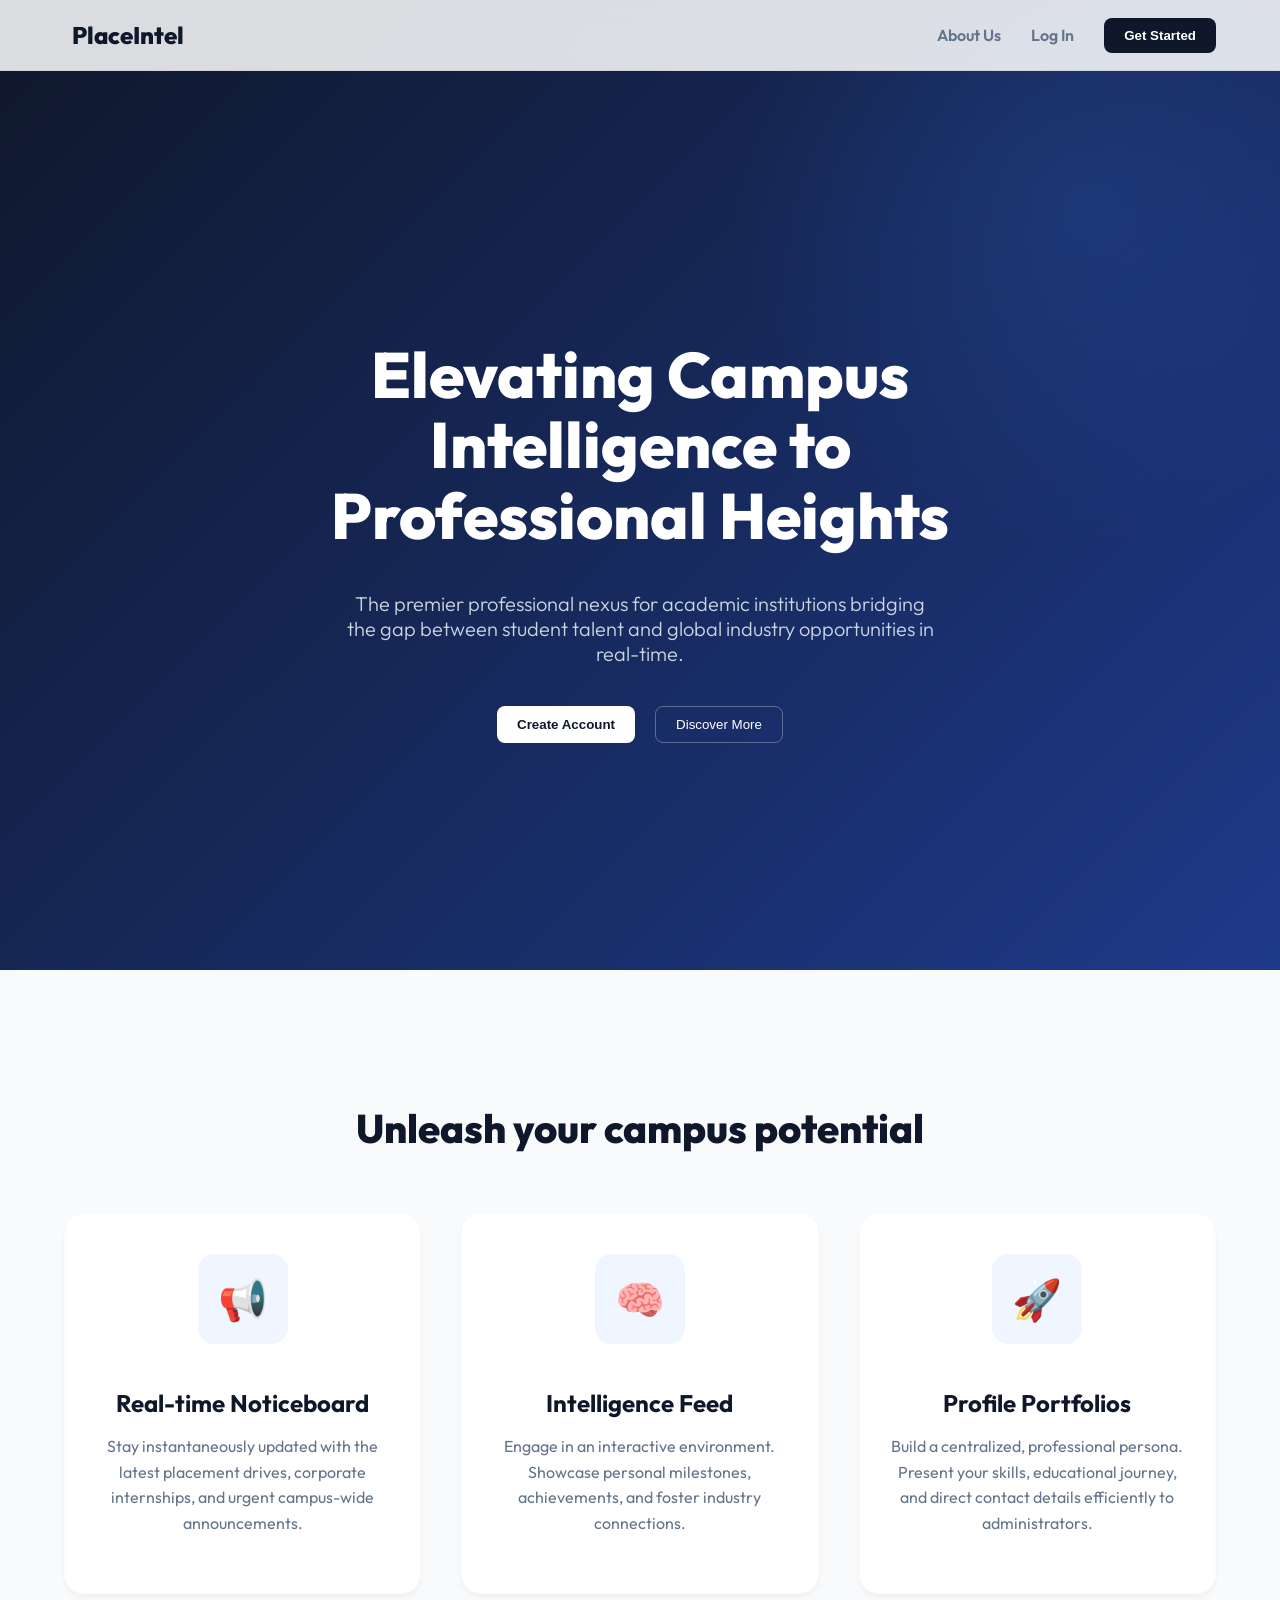
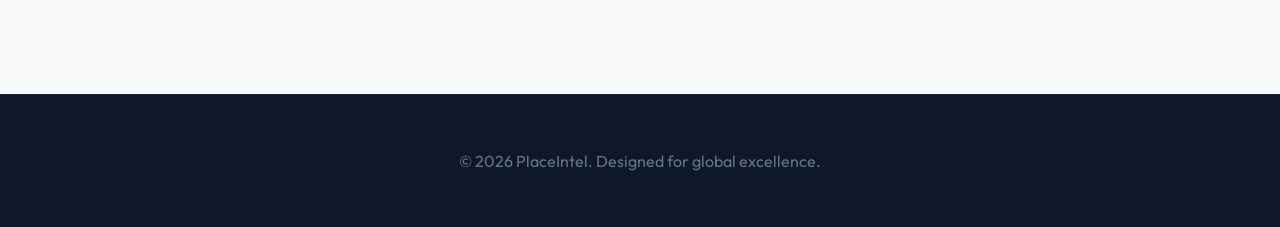
==== src/index.html @ 510187bf "(chore):backend push" ====
<!DOCTYPE html>
<html lang="en">

<head>
    <meta charset="UTF-8" />
    <meta name="viewport" content="width=device-width, initial-scale=1.0" />
    <title>PlaceIntel | The Professional Nexus</title>
    <link rel="stylesheet" href="assets/css/styles.css" />
</head>

<body>

    <!-- Glassmorphic Navbar -->
    <nav class="navbar">
        <a href="index.html" class="nav-logo">
            <span style="color: var(--cobalt);"></span> PlaceIntel
        </a>
        <div class="nav-links">
            <a href="pages/about.html" class="nav-link">About Us</a>
            <a href="pages/login.html" class="nav-link">Log In</a>
            <button class="btn-primary" onclick="window.location.href='pages/signup.html'">Get Started</button>
        </div>
    </nav>

    <!-- Dynamic Hero Section -->
    <main class="hero">
        <h1 style="max-width: 800px;">Elevating Campus Intelligence to Professional Heights</h1>
        <p>The premier professional nexus for academic institutions bridging the gap between student talent and global
            industry opportunities in real-time.</p>
        <div class="hero-btns">
            <button class="btn-primary" style="background: white; color: var(--navy);"
                onclick="window.location.href='pages/signup.html'">Create Account</button>
            <button class="btn-secondary"
                style="background: transparent; border: 1px solid rgba(255,255,255,0.3); color: white;"
                onclick="window.location.href='pages/about.html'">Discover More</button>
        </div>
    </main>

    <!-- Features Section -->
    <section class="features-section">
        <h2>Unleash your campus potential</h2>
        <div class="features-grid">

            <div class="feature-card">
                <div class="feature-icon">📢</div>
                <h3>Real-time Noticeboard</h3>
                <p>Stay instantaneously updated with the latest placement drives, corporate internships, and urgent
                    campus-wide announcements.</p>
            </div>

            <div class="feature-card">
                <div class="feature-icon">🧠</div>
                <h3>Intelligence Feed</h3>
                <p>Engage in an interactive environment. Showcase personal milestones, achievements, and foster industry
                    connections.</p>
            </div>

            <div class="feature-card">
                <div class="feature-icon">🚀</div>
                <h3>Profile Portfolios</h3>
                <p>Build a centralized, professional persona. Present your skills, educational journey, and direct
                    contact details efficiently to administrators.</p>
            </div>

        </div>
    </section>

    <!-- Sleek Footer -->
    <footer>
        <p>&copy; 2026 PlaceIntel. Designed for global excellence.</p>
    </footer>

    <script src="assets/js/app.js"></script>
    <script>
        // Directly shuttle users to dashboard if logged securely already.
        if (currentUser) {
            window.location.href = 'pages/dashboard.html';
        }
    </script>
</body>

</html>
---- src/assets/css/styles.css ----
@import url('https://fonts.googleapis.com/css2?family=Outfit:wght@300;400;600;800&display=swap');

:root {
    --navy: #0f172a;
    --cobalt: #3b82f6;
    --bg: #f8fafc;
    --white: #ffffff;
    --text: #1e293b;
    --muted: #64748b;
    --danger: #ef4444;
}

body {
    margin: 0;
    font-family: "Outfit", sans-serif;
    background: var(--bg);
    color: var(--text);
}

button {
    cursor: pointer;
    border: none;
    transition: 0.2s;
    border-radius: 8px;
}

.hidden {
    display: none !important;
}

/* Landing Page Enhancements */
.navbar {
    position: fixed;
    top: 0; left: 0; right: 0;
    height: 70px;
    display: flex;
    justify-content: space-between;
    align-items: center;
    padding: 0 5%;
    background: rgba(255, 255, 255, 0.85);
    backdrop-filter: blur(12px);
    z-index: 100;
    border-bottom: 1px solid rgba(0,0,0,0.05);
}

.nav-logo {
    font-size: 24px;
    font-weight: 800;
    color: var(--navy);
    text-decoration: none;
    display: flex;
    align-items: center;
    gap: 8px;
}

.nav-links {
    display: flex;
    gap: 30px;
    align-items: center;
}

.nav-link {
    text-decoration: none;
    color: var(--muted);
    font-weight: 600;
    transition: color 0.2s;
}

.nav-link:hover {
    color: var(--cobalt);
}

.hero {
    height: 100vh;
    display: flex;
    flex-direction: column;
    align-items: center;
    justify-content: center;
    background: linear-gradient(135deg, var(--navy) 0%, #1e3a8a 100%);
    color: white;
    text-align: center;
    position: relative;
    overflow: hidden;
    padding-top: 70px; /* Offset for navbar */
}

.hero::after {
    content: '';
    position: absolute;
    width: 700px;
    height: 700px;
    background: radial-gradient(circle, var(--cobalt) 0%, transparent 70%);
    opacity: 0.15;
    top: -150px;
    right: -150px;
    border-radius: 50%;
}

.hero h1 {
    font-size: 64px;
    font-weight: 800;
    margin-bottom: 20px;
    line-height: 1.1;
    z-index: 1;
}

.hero p {
    font-size: 20px;
    font-weight: 300;
    color: #cbd5e1;
    max-width: 600px;
    margin-bottom: 40px;
    z-index: 1;
}

.hero-btns {
    display: flex;
    gap: 20px;
    z-index: 1;
}

.features-section {
    padding: 100px 5%;
    background: var(--bg);
    text-align: center;
}

.features-section h2 {
    font-size: 40px;
    font-weight: 800;
    color: var(--navy);
    margin-bottom: 60px;
}

.features-grid {
    display: grid;
    grid-template-columns: repeat(auto-fit, minmax(300px, 1fr));
    gap: 40px;
    max-width: 1200px;
    margin: 0 auto;
}

.feature-card {
    background: white;
    padding: 40px 30px;
    border-radius: 20px;
    box-shadow: 0 4px 6px -1px rgba(0,0,0,0.05);
    transition: all 0.3s ease;
    border: 1px solid rgba(0,0,0,0.02);
}

.feature-card:hover {
    transform: translateY(-10px);
    box-shadow: 0 20px 25px -5px rgba(0,0,0,0.1);
}

.feature-icon {
    font-size: 40px;
    margin-bottom: 20px;
    display: inline-block;
    padding: 20px;
    background: #eff6ff;
    border-radius: 16px;
}

.feature-card h3 {
    font-size: 24px;
    color: var(--navy);
    margin-bottom: 15px;
}

.feature-card p {
    color: var(--muted);
    line-height: 1.6;
}

footer {
    background: var(--navy);
    color: var(--muted);
    padding: 40px 5%;
    text-align: center;
    border-top: 1px solid rgba(255,255,255,0.05);
}

.auth-wrapper {
    display: flex;
    height: 100vh;
}

.auth-side {
    flex: 1;
    background: var(--navy);
    color: white;
    display: flex;
    flex-direction: column;
    justify-content: center;
    padding: 60px;
}

.auth-main {
    flex: 1;
    display: flex;
    align-items: center;
    justify-content: center;
    background: white;
}

.auth-card {
    width: 360px;
}

input,
textarea {
    width: 100%;
    padding: 12px;
    margin: 10px 0;
    border: 1px solid #ddd;
    border-radius: 8px;
    box-sizing: border-box;
}

/* Navigation & Sidebar */
.app-container {
    display: flex;
    height: 100vh;
    overflow: hidden;
}

.sidebar {
    width: 260px;
    background: #fff;
    padding: 24px;
    box-shadow: 2px 0 10px rgba(0, 0, 0, 0.05);
    display: flex;
    flex-direction: column;
}

.nav-item {
    padding: 12px 16px;
    border-radius: 8px;
    margin-bottom: 8px;
    font-weight: 500;
    cursor: pointer;
    color: var(--muted);
}

.nav-item.active {
    background: #e7f0ff;
    color: var(--navy);
    font-weight: 700;
}

.logout-btn {
    margin-top: auto;
    color: var(--danger);
    font-weight: bold;
    background: none;
    text-align: left;
    padding: 12px;
}

/* Noticeboard UI */
.content {
    flex: 1;
    padding: 32px;
    overflow-y: auto;
}

.section-header {
    display: flex;
    justify-content: space-between;
    align-items: center;
    margin-bottom: 24px;
}

.notice-card {
    background: white;
    padding: 24px;
    border-radius: 16px;
    border-top: 4px solid var(--navy);
    box-shadow: 0 4px 12px rgba(0, 0, 0, 0.04);
    margin-bottom: 24px;
}

.deadline-tag {
    background: #fff5f5;
    color: #c53030;
    padding: 4px 10px;
    border-radius: 6px;
    font-size: 12px;
    font-weight: bold;
}

.card-footer {
    display: flex;
    gap: 12px;
    margin-top: 15px;
}

.btn-primary {
    background: var(--navy);
    color: white;
    padding: 10px 20px;
    font-weight: 600;
}

.btn-secondary {
    background: #edf2f7;
    color: var(--text);
    padding: 10px 20px;
}

/* Profile & Feed */
.profile-header {
    display: flex;
    align-items: center;
    gap: 24px;
    margin-bottom: 32px;
}

.avatar-wrapper {
    position: relative;
   width: 100px;
    height: 100px;
}

.profile-avatar {
    width: 100%;
    height: 100%;
    border-radius: 20px;
    background: #cbd5e0;
    object-fit: cover;
}

.feed-card {
    background: white;
    padding: 20px;
    border-radius: 12px;
    margin-bottom: 20px;
}

.attachment-pill {
    display: inline-block;
    background: #e2e8f0;
    padding: 4px 12px;
    border-radius: 20px;
    font-size: 12px;
    margin-top: 10px;
}

/* Modals */
.modal-bg {
    position: fixed;
    inset: 0;
    background: rgba(0, 0, 0, 0.6);
    display: none;
    justify-content: center;
    align-items: center;
    z-index: 1000;
}

.modal {
    background: white;
    padding: 32px;
    border-radius: 20px;
    width: 480px;
    max-height: 90vh;
    overflow-y: auto;
}
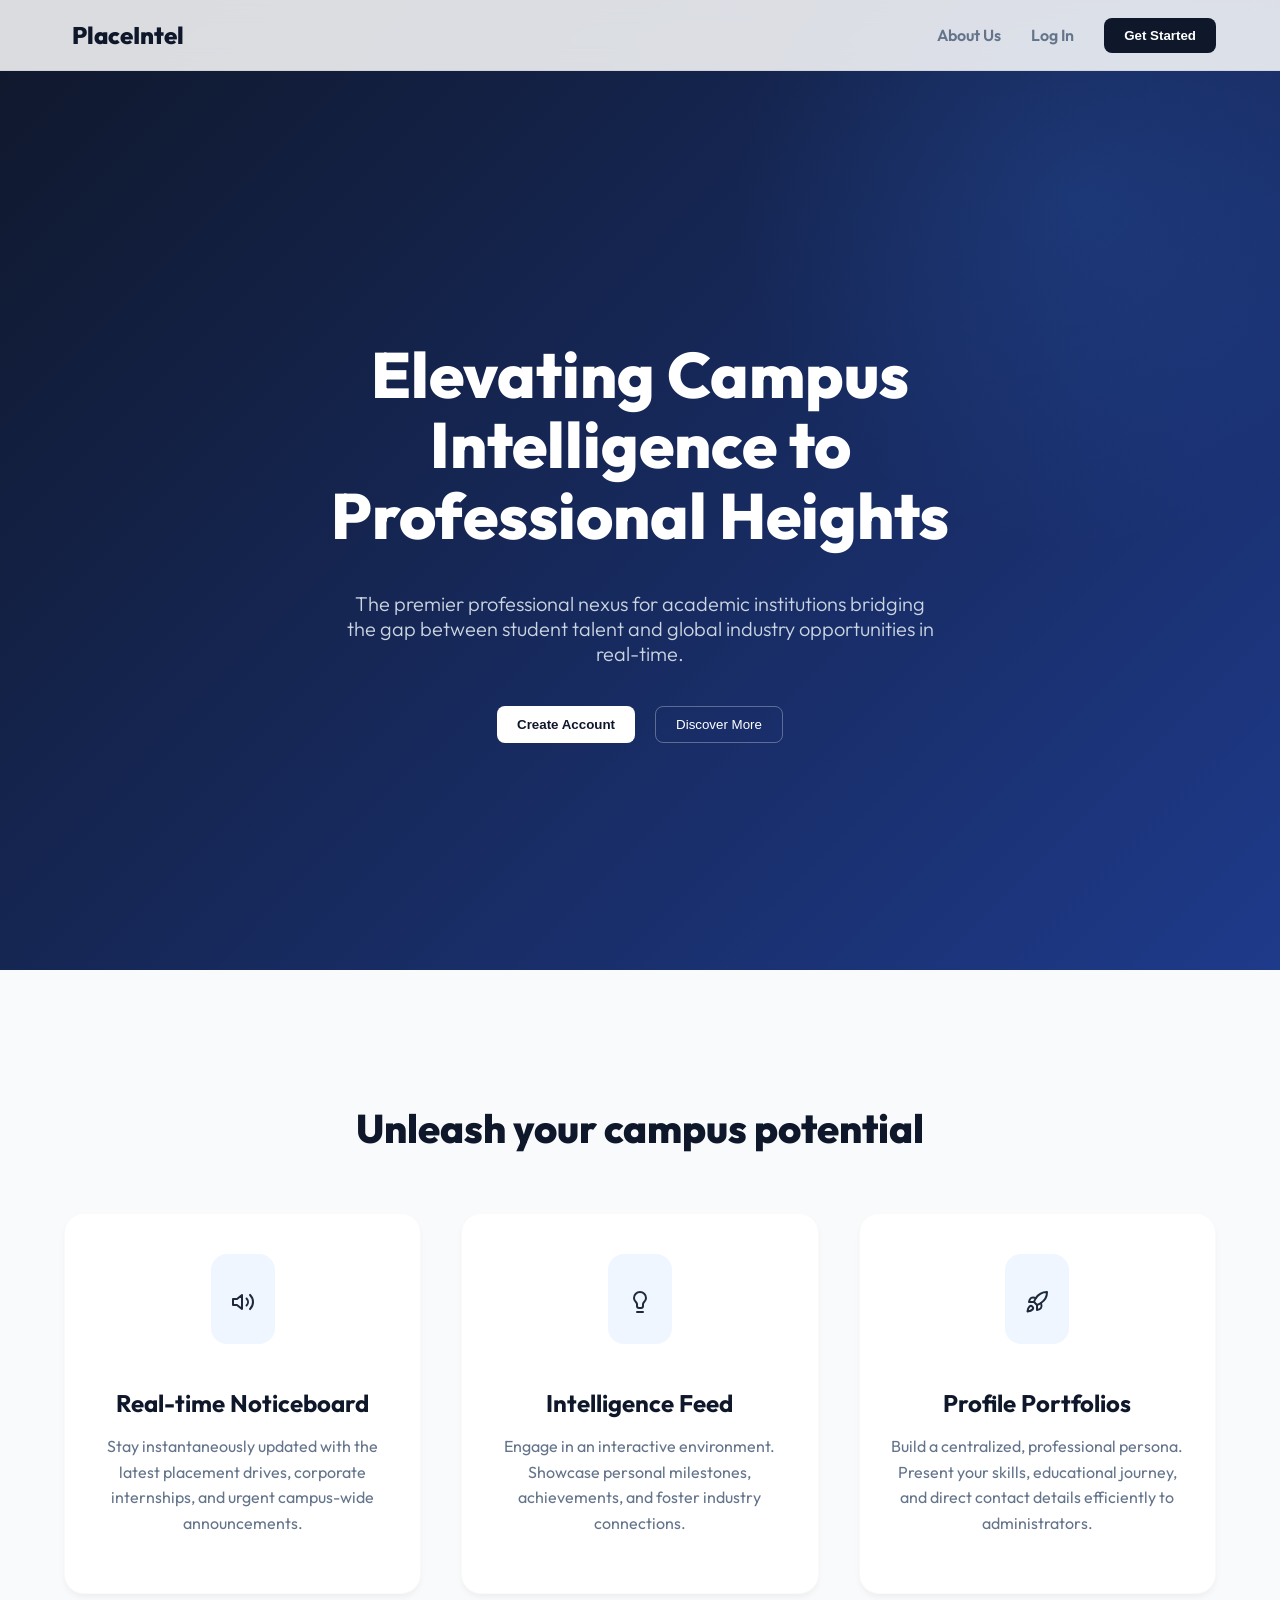
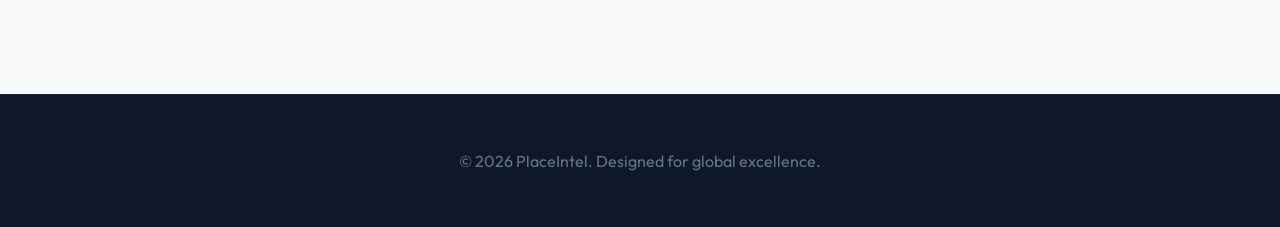
==== commit 95d206b2: "(feat):additional ui changes" ====
--- a/src/index.html
+++ b/src/index.html
@@ -10,7 +10,6 @@
 
 <body>
 
-    <!-- Glassmorphic Navbar -->
     <nav class="navbar">
         <a href="index.html" class="nav-logo">
             <span style="color: var(--cobalt);"></span> PlaceIntel
@@ -22,7 +21,6 @@
         </div>
     </nav>
 
-    <!-- Dynamic Hero Section -->
     <main class="hero">
         <h1 style="max-width: 800px;">Elevating Campus Intelligence to Professional Heights</h1>
         <p>The premier professional nexus for academic institutions bridging the gap between student talent and global
@@ -36,27 +34,43 @@
         </div>
     </main>
 
-    <!-- Features Section -->
     <section class="features-section">
         <h2>Unleash your campus potential</h2>
         <div class="features-grid">
 
             <div class="feature-card">
-                <div class="feature-icon">📢</div>
+                <div class="feature-icon">
+                    <svg xmlns="http://www.w3.org/2000/svg" width="24" height="24" viewBox="0 0 24 24" fill="none" stroke="currentColor" stroke-width="2" stroke-linecap="round" stroke-linejoin="round">
+                        <polygon points="11 5 6 9 2 9 2 15 6 15 11 19 11 5"></polygon>
+                        <path d="M19.07 4.93a10 10 0 0 1 0 14.14M15.54 8.46a5 5 0 0 1 0 7.07"></path>
+                    </svg>
+                </div>
                 <h3>Real-time Noticeboard</h3>
                 <p>Stay instantaneously updated with the latest placement drives, corporate internships, and urgent
                     campus-wide announcements.</p>
             </div>
 
             <div class="feature-card">
-                <div class="feature-icon">🧠</div>
+                <div class="feature-icon">
+                    <svg xmlns="http://www.w3.org/2000/svg" width="24" height="24" viewBox="0 0 24 24" fill="none" stroke="currentColor" stroke-width="2" stroke-linecap="round" stroke-linejoin="round">
+                        <path d="M15 14c.2-1 .7-1.7 1.5-2.5 1-.9 1.5-2.2 1.5-3.5A6 6 0 0 0 6 8c0 1.3.5 2.6 1.5 3.5.8.8 1.3 1.5 1.5 2.5V16a2 2 0 0 0 2 2h2a2 2 0 0 0 2-2v-2z"></path>
+                        <line x1="9" y1="22" x2="15" y2="22"></line>
+                    </svg>
+                </div>
                 <h3>Intelligence Feed</h3>
                 <p>Engage in an interactive environment. Showcase personal milestones, achievements, and foster industry
                     connections.</p>
             </div>
 
             <div class="feature-card">
-                <div class="feature-icon">🚀</div>
+                <div class="feature-icon">
+                    <svg xmlns="http://www.w3.org/2000/svg" width="24" height="24" viewBox="0 0 24 24" fill="none" stroke="currentColor" stroke-width="2" stroke-linecap="round" stroke-linejoin="round">
+                        <path d="M4.5 16.5c-1.5 1.26-2 5-2 5s3.74-.5 5-2c.71-.84.7-2.13-.09-2.91a2.18 2.18 0 0 0-2.91-.09z"></path>
+                        <path d="m12 15-3-3a22 22 0 0 1 2-3.95A12.88 12.88 0 0 1 22 2c0 2.72-.78 7.5-6 11a22.35 22.35 0 0 1-4 2z"></path>
+                        <path d="M9 12H4s.55-3.03 2-4c1.62-1.08 5 0 5 0"></path>
+                        <path d="M12 15v5s3.03-.55 4-2c1.08-1.62 0-5 0-5"></path>
+                    </svg>
+                </div>
                 <h3>Profile Portfolios</h3>
                 <p>Build a centralized, professional persona. Present your skills, educational journey, and direct
                     contact details efficiently to administrators.</p>
@@ -65,7 +79,6 @@
         </div>
     </section>
 
-    <!-- Sleek Footer -->
     <footer>
         <p>&copy; 2026 PlaceIntel. Designed for global excellence.</p>
     </footer>
